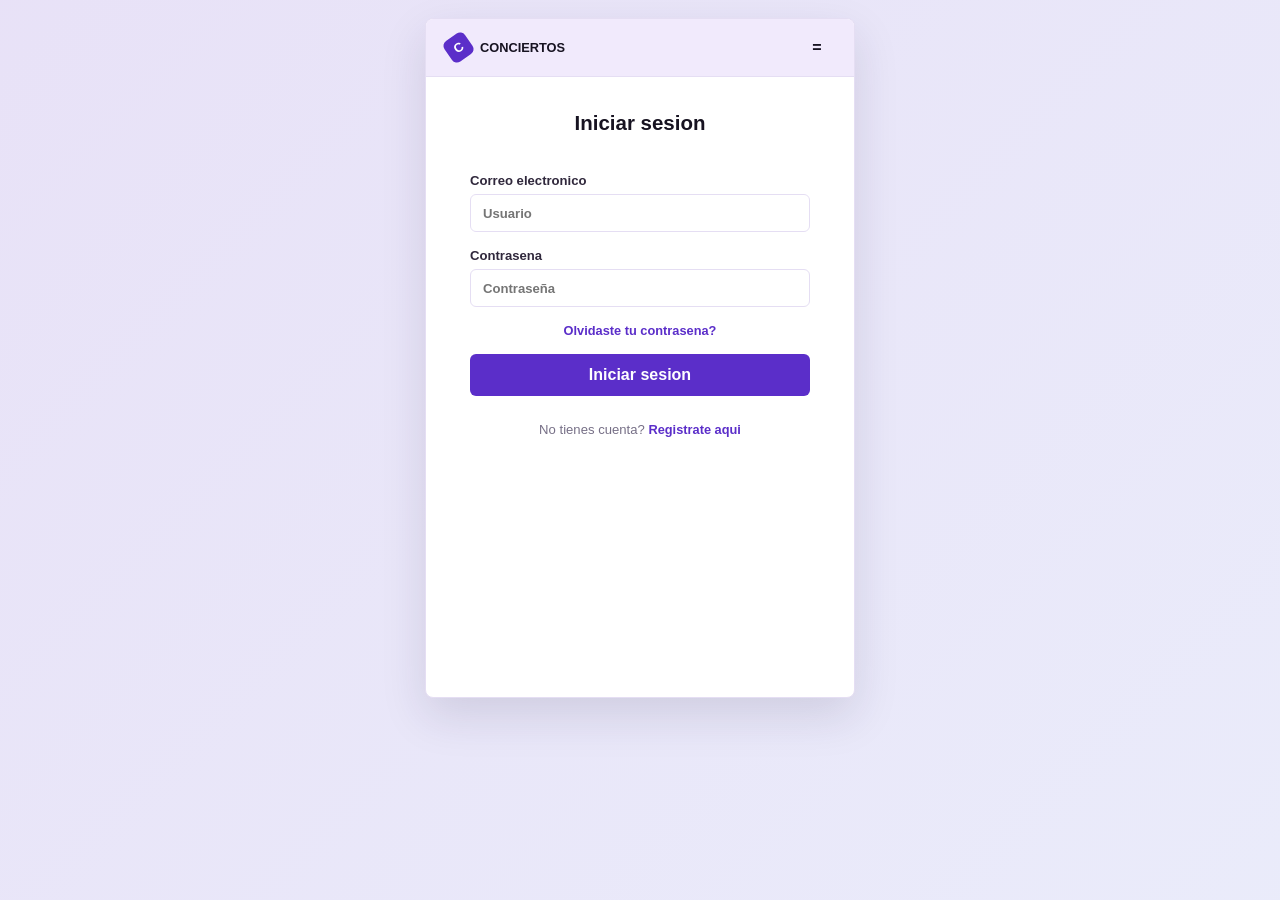
==== frontend/index.html @ 1d644fb3 "Organiza proyecto y mejora formulario de acceso" ====
<!doctype html>
<html lang="es">
  <head>
    <meta charset="utf-8">
    <meta name="viewport" content="width=device-width, initial-scale=1">
    <title>Conciertos | Reserva de entradas</title>
    <link rel="stylesheet" href="styles.css">
  </head>
  <body>
    <main class="app-shell">
      <div class="notice" id="notice" role="status" aria-live="polite"></div>

      <section class="screen auth-screen active" id="authPanel">
        <div class="mobile-frame login-card">
          <header class="app-header">
            <div class="brand">
              <span class="brand-mark">C</span>
              <strong>CONCIERTOS</strong>
            </div>
            <button class="icon-button" type="button" aria-label="Menu">=</button>
          </header>

          <form class="login-form" id="loginForm">
            <h1>Iniciar sesion</h1>
            <label>
              Correo electronico
              <input type="email" id="loginEmail" placeholder="Usuario" required>
            </label>
            <label>
              Contrasena
              <input type="password" id="loginPassword" placeholder="Contraseña" required>
            </label>
            <a href="#" class="text-link">Olvidaste tu contrasena?</a>
            <button type="submit" class="primary-button">Iniciar sesion</button>
            <p>No tienes cuenta? <button type="button" class="link-button" id="showRegister">Registrate aqui</button></p>
          </form>

          <form class="login-form register-form" id="registerForm" hidden>
            <h1>Crear cuenta</h1>
            <label>
              Nombre
              <input type="text" id="registerName" placeholder="Nombre completo" required>
            </label>
            <label>
              Correo electronico
              <input type="email" id="registerEmail" placeholder="Usuario" required>
            </label>
            <label>
              Contrasena
              <input type="password" id="registerPassword" placeholder="Contraseña" minlength="6" required>
            </label>
            <button type="submit" class="primary-button">Registrarme</button>
            <p>Ya tienes cuenta? <button type="button" class="link-button" id="showLogin">Inicia sesion</button></p>
          </form>
        </div>
      </section>

      <section class="screen" id="concertsView">
        <div class="mobile-frame wide-frame">
          <header class="app-header">
            <div class="brand">
              <span class="brand-mark">C</span>
              <strong>CONCIERTOS</strong>
            </div>
            <nav class="top-nav" aria-label="Navegacion principal">
              <button class="nav-button active" type="button" data-view="concerts">Conciertos</button>
              <button class="nav-button" type="button" data-view="reservations">Mis reservas</button>
              <button class="nav-button" type="button" data-view="admin">Perfil</button>
            </nav>
            <button class="avatar-button" type="button" id="logoutButton" aria-label="Cerrar sesion">u</button>
          </header>

          <section class="content-area">
            <div class="section-title">
              <h1>Conciertos disponibles</h1>
              <input class="search" id="concertSearch" type="search" placeholder="Buscar concierto">
            </div>
            <div class="concert-grid" id="concertList"></div>
          </section>
        </div>
      </section>

      <section class="screen" id="ticketsView">
        <div class="mobile-frame wide-frame">
          <header class="app-header">
            <button class="back-button" type="button" data-back="concerts">&lt; Volver</button>
          </header>
          <section class="content-area selection-area">
            <h1>Seleccionar entradas</h1>
            <div class="ticket-layout">
              <aside class="event-summary" id="selectedConcertInfo"></aside>
              <section class="seat-panel">
                <div class="stage">ESCENARIO</div>
                <div class="seat-map" id="seatMap" aria-label="Mapa de asientos"></div>
                <div class="ticket-options" id="ticketOptions"></div>
              </section>
              <aside class="checkout-box">
                <label>
                  Cantidad
                  <div class="stepper">
                    <button type="button" id="decreaseQty">-</button>
                    <strong id="quantityLabel">1</strong>
                    <button type="button" id="increaseQty">+</button>
                  </div>
                </label>
                <div>
                  <span>Total</span>
                  <strong class="total-price" id="selectionTotal">$0.00</strong>
                </div>
                <button class="primary-button" type="button" id="continueSelection">Continuar</button>
              </aside>
            </div>
          </section>
        </div>
      </section>

      <section class="screen" id="summaryView">
        <div class="mobile-frame wide-frame">
          <header class="app-header">
            <button class="back-button" type="button" data-back="tickets">&lt; Volver</button>
          </header>
          <section class="content-area">
            <h1>Resumen de reserva</h1>
            <div class="summary-card" id="reservationSummary"></div>
            <button class="primary-button align-end" type="button" id="goToPayment">Continuar al pago</button>
          </section>
        </div>
      </section>

      <section class="screen" id="paymentView">
        <div class="mobile-frame wide-frame">
          <header class="app-header">
            <button class="back-button" type="button" data-back="summary">&lt; Volver</button>
          </header>
          <section class="content-area payment-layout">
            <h1>Pago</h1>
            <form class="payment-form" id="paymentForm">
              <fieldset>
                <legend>Metodo de pago</legend>
                <label class="radio-card"><input type="radio" name="paymentMethod" value="Tarjeta de credito / debito" checked> Tarjeta de credito / debito</label>
                <label class="radio-card"><input type="radio" name="paymentMethod" value="PayPal"> PayPal</label>
                <label class="radio-card"><input type="radio" name="paymentMethod" value="Transferencia bancaria"> Transferencia bancaria</label>
              </fieldset>
              <div class="card-fields">
                <label>Numero de tarjeta<input id="cardNumber" inputmode="numeric" placeholder="1234 5678 9012 3456"></label>
                <label>Nombre en la tarjeta<input id="cardName" placeholder="Nombre completo"></label>
                <div class="two-col">
                  <label>Vencimiento<input id="cardExpiry" placeholder="MM / AA"></label>
                  <label>CVV<input id="cardCvv" inputmode="numeric" placeholder="123"></label>
                </div>
              </div>
              <div class="payment-total">
                <span>Total a pagar</span>
                <strong id="paymentTotal">$0.00</strong>
              </div>
              <button class="primary-button pay-button" type="submit">Pagar</button>
            </form>
          </section>
        </div>
      </section>

      <section class="screen" id="confirmationView">
        <div class="mobile-frame wide-frame">
          <section class="content-area confirmation-area">
            <div class="success-icon">OK</div>
            <h1>Pago aprobado!</h1>
            <p>Tu compra ha sido confirmada.</p>
            <p class="confirmation-code" id="confirmationCode"></p>
            <div class="summary-card" id="confirmationSummary"></div>
            <div class="confirmation-actions">
              <button class="secondary-button" type="button" data-view="reservations">Ver mis reservas</button>
              <button class="primary-button" type="button" id="downloadTickets">Descargar entradas</button>
            </div>
          </section>
        </div>
      </section>

      <section class="screen" id="reservationsView">
        <div class="mobile-frame wide-frame">
          <header class="app-header">
            <button class="back-button" type="button" data-back="concerts">&lt; Volver</button>
            <nav class="top-nav" aria-label="Navegacion de reservas">
              <button class="nav-button" type="button" data-view="concerts">Conciertos</button>
              <button class="nav-button active" type="button" data-view="reservations">Mis reservas</button>
            </nav>
          </header>
          <section class="content-area">
            <h1>Mis reservas</h1>
            <div class="reservation-list" id="reservationRows"></div>
          </section>
        </div>
      </section>

      <section class="screen" id="adminView">
        <div class="mobile-frame wide-frame">
          <header class="app-header">
            <button class="back-button" type="button" data-back="concerts">&lt; Volver</button>
          </header>
          <section class="content-area admin-area">
            <h1>Perfil</h1>
            <div id="sessionBox" class="profile-card"></div>
            <form class="admin-form" id="concertForm">
              <h2>Registrar concierto</h2>
              <label>Artista<input type="text" id="artistInput" required></label>
              <label>Lugar<input type="text" id="venueInput" required></label>
              <div class="two-col">
                <label>Fecha<input type="date" id="dateInput" required></label>
                <label>Hora<input type="time" id="timeInput" required></label>
              </div>
              <div class="two-col">
                <label>General<input type="number" id="generalQty" min="5" value="2500" required></label>
                <label>Precio<input type="number" id="generalPrice" min="5" value="35" required></label>
              </div>
              <div class="two-col">
                <label>VIP<input type="number" id="vipQty" min="5" value="600" required></label>
                <label>Precio<input type="number" id="vipPrice" min="5" value="85" required></label>
              </div>
              <button class="primary-button" type="submit">Guardar concierto</button>
            </form>
            <div class="metrics" id="metrics"></div>
            <div class="inventory-list" id="inventoryRows"></div>
          </section>
        </div>
      </section>
    </main>

    <script src="app.js"></script>
  </body>
</html>
---- frontend/styles.css ----
:root {
  --bg: #f4f1fb;
  --surface: #ffffff;
  --soft: #f8f6fd;
  --line: #e5def3;
  --text: #171321;
  --muted: #766f86;
  --primary: #5b2ec9;
  --primary-strong: #4320a0;
  --blue: #2f80ed;
  --green: #44b56f;
  --ok: #2f9e5c;
  --danger: #cc334f;
  --shadow: 0 18px 45px rgba(39, 29, 68, 0.13);
}

* {
  box-sizing: border-box;
}

[hidden] {
  display: none !important;
}

body {
  margin: 0;
  min-height: 100vh;
  background:
    linear-gradient(135deg, rgba(91, 46, 201, 0.08), rgba(47, 128, 237, 0.05)),
    var(--bg);
  color: var(--text);
  font-family: Arial, Helvetica, sans-serif;
}

button,
input {
  font: inherit;
}

button {
  border: 0;
  cursor: pointer;
}

input {
  width: 100%;
  min-height: 38px;
  border: 1px solid var(--line);
  border-radius: 6px;
  padding: 0 12px;
  background: var(--surface);
  color: var(--text);
}

label {
  position: relative;
  display: grid;
  gap: 6px;
  color: #30283c;
  font-size: 0.82rem;
  font-weight: 700;
}

fieldset {
  margin: 0;
  padding: 0;
  border: 0;
}

legend {
  margin-bottom: 10px;
  font-size: 0.86rem;
  font-weight: 800;
}

.app-shell {
  min-height: 100vh;
  padding: 18px;
}

.screen {
  display: none;
}

.screen.active {
  display: block;
}

.mobile-frame {
  width: min(430px, 100%);
  min-height: 680px;
  margin: 0 auto;
  overflow: hidden;
  background: var(--surface);
  border: 1px solid var(--line);
  border-radius: 8px;
  box-shadow: var(--shadow);
}

.wide-frame {
  width: min(980px, 100%);
  min-height: 620px;
}

.app-header {
  min-height: 58px;
  display: flex;
  align-items: center;
  justify-content: space-between;
  gap: 18px;
  padding: 0 20px;
  background: #f1eafc;
  border-bottom: 1px solid var(--line);
}

.brand {
  display: flex;
  align-items: center;
  gap: 9px;
  font-size: 0.8rem;
}

.brand-mark {
  width: 25px;
  height: 25px;
  display: grid;
  place-items: center;
  transform: rotate(-35deg);
  border-radius: 6px;
  background: var(--primary);
  color: #fff;
  font-weight: 900;
}

.icon-button,
.avatar-button,
.back-button,
.nav-button,
.link-button {
  min-height: 34px;
  background: transparent;
  color: var(--text);
}

.icon-button,
.avatar-button {
  width: 34px;
  border-radius: 999px;
  font-weight: 900;
}

.avatar-button {
  background: #fff;
}

.back-button {
  padding: 0;
  font-weight: 800;
}

.top-nav {
  display: flex;
  align-items: center;
  gap: 24px;
  margin-left: auto;
}

.nav-button {
  padding: 0 2px;
  border-bottom: 3px solid transparent;
  border-radius: 0;
  color: #322647;
  font-size: 0.82rem;
  font-weight: 800;
}

.nav-button.active {
  color: var(--primary);
  border-bottom-color: var(--primary);
}

.content-area {
  padding: 24px;
}

.content-area h1,
.login-form h1 {
  margin: 0 0 22px;
  font-size: 1.28rem;
  text-align: center;
}

.section-title {
  display: flex;
  align-items: center;
  justify-content: space-between;
  gap: 16px;
  margin-bottom: 18px;
}

.section-title h1 {
  margin: 0;
  text-align: left;
}

.search {
  max-width: 260px;
}

.login-form {
  display: grid;
  gap: 16px;
  padding: 34px 44px 42px;
}

.login-form p {
  margin: 0;
  color: var(--muted);
  text-align: center;
  font-size: 0.82rem;
}

.text-link,
.link-button {
  color: var(--primary);
  font-size: 0.8rem;
  font-weight: 800;
  text-align: center;
  text-decoration: none;
}

.link-button {
  padding: 0;
}

.primary-button,
.secondary-button {
  min-height: 42px;
  padding: 0 18px;
  border-radius: 6px;
  font-weight: 800;
}

.primary-button {
  background: var(--primary);
  color: #fff;
}

.primary-button:hover {
  background: var(--primary-strong);
}

.secondary-button {
  border: 1px solid var(--primary);
  background: #fff;
  color: var(--primary);
}

.concert-grid {
  display: grid;
  grid-template-columns: repeat(3, minmax(0, 1fr));
  gap: 16px;
}

.concert-card {
  overflow: hidden;
  background: #fff;
  border: 1px solid var(--line);
  border-radius: 8px;
  box-shadow: 0 10px 26px rgba(39, 29, 68, 0.08);
}

.concert-photo {
  height: 160px;
  background-color: #2c2440;
  background-position: center;
  background-size: cover;
}

.concert-body {
  display: grid;
  gap: 8px;
  padding: 14px;
}

.concert-body h2 {
  margin: 0;
  font-size: 0.92rem;
  font-weight: 900;
}

.concert-subtitle {
  margin: -4px 0 2px;
  color: var(--muted);
  font-size: 0.78rem;
  font-weight: 700;
}

.concert-meta {
  display: grid;
  gap: 5px;
  color: #312a3d;
  font-size: 0.78rem;
}

.concert-price {
  margin-top: 6px;
  color: var(--primary);
  font-size: 0.9rem;
  font-weight: 900;
}

.selection-area h1 {
  margin-bottom: 20px;
}

.ticket-layout {
  display: grid;
  grid-template-columns: 190px minmax(0, 1fr) 170px;
  gap: 18px;
  align-items: start;
}

.event-summary,
.checkout-box,
.seat-panel,
.summary-card,
.payment-form,
.profile-card,
.admin-form,
.metric,
.reservation-item,
.inventory-item {
  border: 1px solid var(--line);
  border-radius: 8px;
  background: #fff;
}

.event-summary {
  display: grid;
  gap: 10px;
  padding: 16px;
  background: var(--soft);
}

.event-summary h2 {
  margin: 0;
  font-size: 1rem;
}

.event-summary p,
.summary-card p,
.confirmation-area p {
  margin: 0;
  color: var(--muted);
  font-size: 0.84rem;
}

.seat-panel {
  padding: 16px;
  text-align: center;
}

.stage {
  width: 130px;
  margin: 0 auto 12px;
  padding: 7px 10px;
  background: #1f1730;
  color: #fff;
  border-radius: 4px;
  font-size: 0.64rem;
  font-weight: 900;
}

.seat-map {
  width: min(360px, 100%);
  min-height: 226px;
  margin: 0 auto 16px;
  display: grid;
  grid-template-columns: repeat(15, 1fr);
  gap: 7px;
  align-items: center;
  padding: 12px 20px 2px;
}

.seat {
  aspect-ratio: 1;
  border-radius: 999px;
  background: var(--primary);
}

.seat.blue {
  background: var(--blue);
}

.seat.green {
  background: var(--green);
}

.ticket-options {
  display: grid;
  grid-template-columns: repeat(3, 1fr);
  gap: 8px;
  text-align: left;
}

.ticket-option {
  min-height: 62px;
  padding: 10px;
  border: 1px solid var(--line);
  border-radius: 8px;
  background: #fff;
  color: var(--text);
  text-align: left;
}

.ticket-option.selected {
  border-color: var(--primary);
  box-shadow: inset 0 0 0 1px var(--primary);
}

.ticket-option strong,
.ticket-option span,
.ticket-option em {
  display: block;
}

.ticket-option span {
  margin-top: 4px;
  color: var(--muted);
  font-size: 0.75rem;
}

.ticket-option em {
  margin-top: 5px;
  color: var(--green);
  font-size: 0.72rem;
  font-style: normal;
  font-weight: 900;
}

.checkout-box {
  display: grid;
  gap: 20px;
  padding: 16px;
}

.stepper {
  display: flex;
  align-items: center;
  justify-content: space-between;
  width: 112px;
  min-height: 36px;
  border: 1px solid var(--line);
  border-radius: 6px;
  overflow: hidden;
}

.stepper button {
  width: 36px;
  height: 36px;
  background: #fff;
  color: var(--text);
  font-size: 1rem;
}

.total-price,
#paymentTotal {
  display: block;
  margin-top: 6px;
  color: var(--primary);
  font-size: 1.08rem;
}

.summary-card {
  padding: 18px;
}

.summary-main {
  display: grid;
  grid-template-columns: 120px 1fr;
  gap: 16px;
  align-items: start;
}

.summary-image {
  min-height: 90px;
  border-radius: 6px;
  background-color: #2c2440;
  background-position: center;
  background-size: cover;
}

.detail-table {
  width: 100%;
  margin-top: 18px;
  border-collapse: collapse;
  font-size: 0.82rem;
}

.detail-table th,
.detail-table td {
  padding: 10px 0;
  border-top: 1px solid var(--line);
  text-align: left;
}

.detail-table th:last-child,
.detail-table td:last-child {
  text-align: right;
}

.summary-total,
.payment-total {
  display: flex;
  justify-content: space-between;
  margin-top: 18px;
  padding-top: 14px;
  border-top: 1px solid var(--line);
  font-weight: 900;
}

.align-end {
  display: block;
  margin: 18px 0 0 auto;
}

.payment-layout h1 {
  text-align: left;
}

.payment-form {
  display: grid;
  grid-template-columns: 250px 1fr;
  gap: 18px;
  padding: 18px;
}

.radio-card {
  min-height: 40px;
  display: flex;
  align-items: center;
  gap: 8px;
  margin-bottom: 10px;
  padding: 0 10px;
  border: 1px solid var(--line);
  border-radius: 6px;
  font-size: 0.78rem;
}

.radio-card input {
  width: auto;
  min-height: auto;
}

.card-fields {
  display: grid;
  gap: 14px;
}

.two-col {
  display: grid;
  grid-template-columns: 1fr 1fr;
  gap: 12px;
}

.payment-total,
.pay-button {
  grid-column: 1 / -1;
}

.pay-button::before {
  content: "[ ] ";
}

.confirmation-area {
  max-width: 760px;
  margin: 0 auto;
  text-align: center;
}

.success-icon {
  width: 66px;
  height: 66px;
  display: grid;
  place-items: center;
  margin: 10px auto 14px;
  border-radius: 999px;
  background: var(--ok);
  color: #fff;
  font-size: 1.35rem;
  font-weight: 900;
}

.confirmation-area h1 {
  margin-bottom: 8px;
  color: var(--ok);
}

.confirmation-code {
  margin: 10px 0 18px !important;
  color: var(--ok) !important;
  font-weight: 800;
}

.confirmation-actions {
  display: grid;
  grid-template-columns: 1fr 1fr;
  gap: 18px;
  margin-top: 20px;
}

.reservation-list,
.inventory-list,
.metrics {
  display: grid;
  gap: 12px;
}

.reservation-item,
.inventory-item,
.metric,
.profile-card,
.admin-form {
  padding: 14px;
}

.reservation-item {
  display: grid;
  grid-template-columns: 1fr auto;
  gap: 14px;
}

.reservation-item h2,
.admin-form h2,
.profile-card h2 {
  margin: 0 0 8px;
  font-size: 1rem;
}

.pill {
  display: inline-flex;
  align-items: center;
  min-height: 26px;
  padding: 0 10px;
  border-radius: 999px;
  background: #efeafa;
  color: var(--primary);
  font-size: 0.75rem;
  font-weight: 900;
}

.pill.ok {
  background: #e7f7ee;
  color: var(--ok);
}

.pill.warn {
  background: #fff5dc;
  color: #98610d;
}

.small-action {
  min-height: 34px;
  padding: 0 12px;
  border-radius: 6px;
  background: var(--primary);
  color: #fff;
  font-weight: 800;
}

.danger-action {
  background: var(--danger);
}

.admin-area {
  display: grid;
  gap: 16px;
}

.admin-form {
  display: grid;
  gap: 12px;
}

.admin-ticket-list {
  display: grid;
  gap: 10px;
  margin-top: 12px;
}

.admin-ticket-row {
  display: grid;
  grid-template-columns: minmax(0, 1fr) 110px auto;
  gap: 12px;
  align-items: end;
  padding-top: 10px;
  border-top: 1px solid var(--line);
}

.admin-ticket-row span {
  display: block;
  margin-top: 4px;
  color: var(--muted);
  font-size: 0.78rem;
}

.metrics {
  grid-template-columns: repeat(3, 1fr);
}

.metric strong {
  display: block;
  margin-top: 4px;
  color: var(--primary);
  font-size: 1.3rem;
}

.notice {
  position: fixed;
  left: 50%;
  top: 14px;
  z-index: 10;
  display: none;
  width: min(520px, calc(100% - 32px));
  transform: translateX(-50%);
  padding: 12px 14px;
  border: 1px solid var(--line);
  border-radius: 8px;
  background: #fff;
  color: var(--primary);
  box-shadow: var(--shadow);
  font-weight: 800;
}

.notice.show {
  display: block;
}

.empty {
  padding: 18px;
  border: 1px dashed var(--line);
  border-radius: 8px;
  color: var(--muted);
  background: #fff;
}

@media (max-width: 820px) {
  .wide-frame,
  .mobile-frame {
    min-height: calc(100vh - 36px);
  }

  .app-header,
  .section-title {
    align-items: stretch;
    flex-direction: column;
    padding: 14px 18px;
  }

  .top-nav {
    width: 100%;
    justify-content: space-between;
    margin-left: 0;
    gap: 8px;
  }

  .concert-grid,
  .ticket-layout,
  .payment-form,
  .admin-ticket-row,
  .metrics {
    grid-template-columns: 1fr;
  }

  .search {
    max-width: none;
  }

  .ticket-options,
  .confirmation-actions {
    grid-template-columns: 1fr;
  }

  .payment-total,
  .pay-button {
    grid-column: auto;
  }
}

@media (max-width: 520px) {
  .app-shell {
    padding: 0;
  }

  .mobile-frame {
    border-radius: 0;
    border-left: 0;
    border-right: 0;
  }

  .login-form,
  .content-area {
    padding: 24px 18px;
  }

  .summary-main,
  .two-col,
  .reservation-item {
    grid-template-columns: 1fr;
  }

  .seat-map {
    gap: 5px;
    padding-inline: 6px;
  }
}
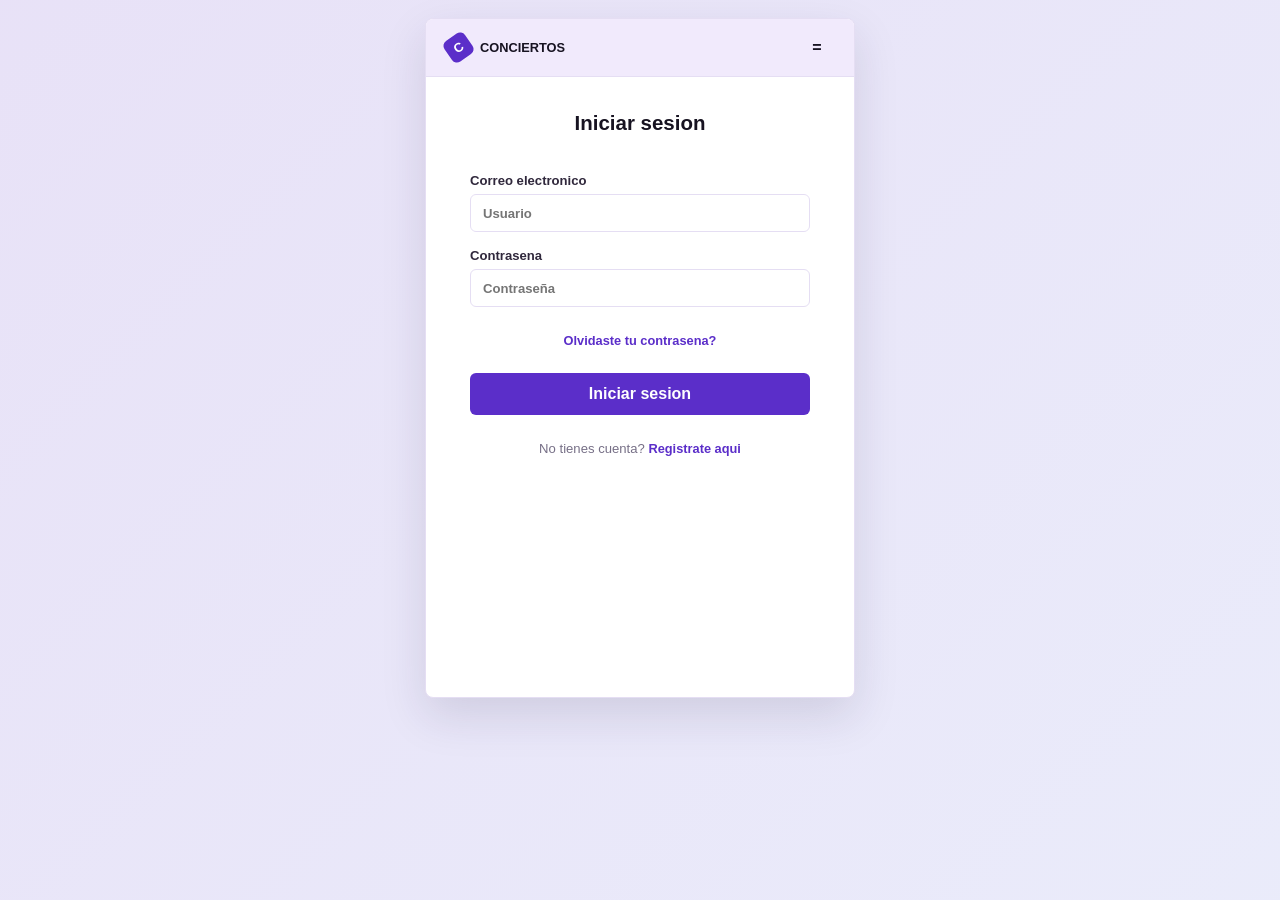
==== commit fda6551e: "Mejorar perfil y recuperacion de contrasena" ====
--- a/frontend/index.html
+++ b/frontend/index.html
@@ -30,7 +30,7 @@
               Contrasena
               <input type="password" id="loginPassword" placeholder="Contraseña" required>
             </label>
-            <a href="#" class="text-link">Olvidaste tu contrasena?</a>
+            <button type="button" class="link-button text-link" id="showRecover">Olvidaste tu contrasena?</button>
             <button type="submit" class="primary-button">Iniciar sesion</button>
             <p>No tienes cuenta? <button type="button" class="link-button" id="showRegister">Registrate aqui</button></p>
           </form>
@@ -51,6 +51,25 @@
             </label>
             <button type="submit" class="primary-button">Registrarme</button>
             <p>Ya tienes cuenta? <button type="button" class="link-button" id="showLogin">Inicia sesion</button></p>
+          </form>
+
+          <form class="login-form recover-form" id="recoverForm" hidden>
+            <h1>Recuperar contrasena</h1>
+            <p class="form-help">Ingresa tu correo registrado y define una nueva contrasena.</p>
+            <label>
+              Correo electronico
+              <input type="email" id="recoverEmail" placeholder="correo@ejemplo.com" required>
+            </label>
+            <label>
+              Nueva contrasena
+              <input type="password" id="recoverPassword" placeholder="Nueva contrasena" minlength="6" required>
+            </label>
+            <label>
+              Confirmar contrasena
+              <input type="password" id="recoverConfirmPassword" placeholder="Repite la contrasena" minlength="6" required>
+            </label>
+            <button type="submit" class="primary-button">Actualizar contrasena</button>
+            <p>Recordaste tus datos? <button type="button" class="link-button" id="showLoginFromRecover">Inicia sesion</button></p>
           </form>
         </div>
       </section>
@@ -67,7 +86,12 @@
               <button class="nav-button" type="button" data-view="reservations">Mis reservas</button>
               <button class="nav-button" type="button" data-view="admin">Perfil</button>
             </nav>
-            <button class="avatar-button" type="button" id="logoutButton" aria-label="Cerrar sesion">u</button>
+                        <div class="user-menu">
+              <button class="avatar-button" type="button" id="avatarButton" aria-label="Abrir menu de usuario">U</button>
+              <div class="user-dropdown" id="userDropdown" hidden>
+                <button type="button" id="logoutButton">Salir</button>
+              </div>
+            </div>
           </header>
 
           <section class="content-area">
--- a/frontend/styles.css
+++ b/frontend/styles.css
@@ -815,3 +815,51 @@
     padding-inline: 6px;
   }
 }
+
+.form-help {
+  margin-top: -8px;
+  color: var(--muted);
+  font-size: 0.84rem;
+  line-height: 1.4;
+  text-align: center;
+}
+
+button.text-link {
+  justify-self: center;
+}
+
+.user-menu {
+  position: relative;
+  display: inline-flex;
+  align-items: center;
+}
+
+.user-dropdown {
+  position: absolute;
+  right: 0;
+  top: calc(100% + 8px);
+  z-index: 20;
+  min-width: 118px;
+  padding: 8px;
+  border: 1px solid var(--border);
+  border-radius: 10px;
+  background: #fff;
+  box-shadow: 0 14px 30px rgba(31, 22, 72, 0.16);
+}
+
+.user-dropdown button {
+  width: 100%;
+  min-height: 36px;
+  border: 0;
+  border-radius: 8px;
+  background: transparent;
+  color: var(--text);
+  font-weight: 800;
+  text-align: left;
+  cursor: pointer;
+}
+
+.user-dropdown button:hover {
+  background: var(--soft);
+  color: var(--primary);
+}
